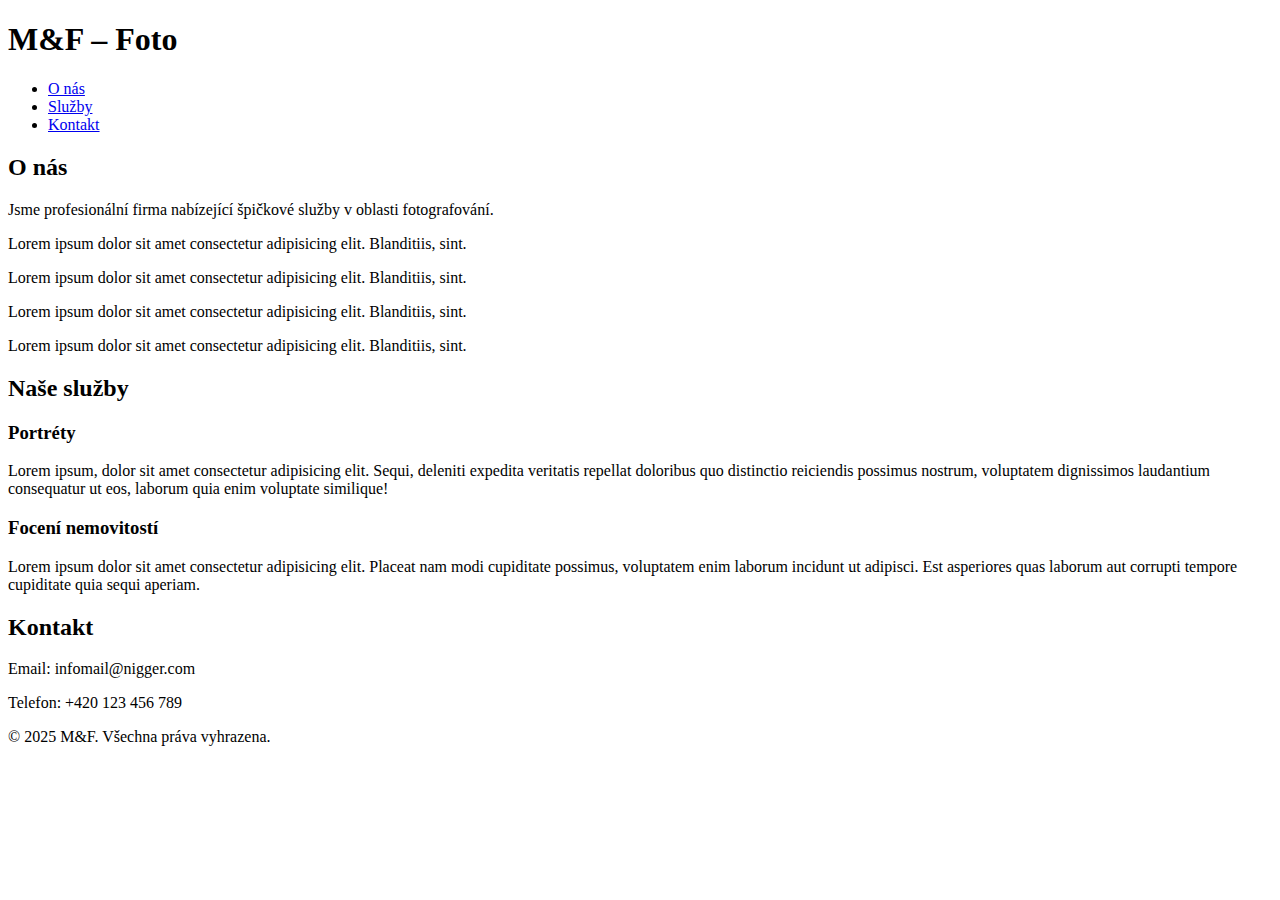
==== index.html @ 85a065be "Create index.html" ====
<!DOCTYPE html>
<html lang="cs">
<head>
    <meta charset="UTF-8">
    <meta name="viewport" content="width=device-width, initial-scale=1.0">
    <title>Firemní stránka</title>
    <link rel="stylesheet" href="styles.css">
</head>
<body>
    <header>
        <h1>M&F – Foto</h1>
        <nav>
            <ul>
                <li><a href="#about">O nás</a></li>
                <li><a href="#services">Služby</a></li>
                <li><a href="#contact">Kontakt</a></li>
            </ul>
        </nav>
    </header>

    <section id="about">
        <h2>O nás</h2>
        <p>Jsme profesionální firma nabízející špičkové služby v oblasti fotografování.</p>
        <p>Lorem ipsum dolor sit amet consectetur adipisicing elit. Blanditiis, sint.</p>
        <p>Lorem ipsum dolor sit amet consectetur adipisicing elit. Blanditiis, sint.</p>
        <p>Lorem ipsum dolor sit amet consectetur adipisicing elit. Blanditiis, sint.</p>
        <p>Lorem ipsum dolor sit amet consectetur adipisicing elit. Blanditiis, sint.</p>
    </section>

    <section id="services">
        <h2>Naše služby</h2>
        <div class="service">
            <h3>Portréty</h3>
            <p>Lorem ipsum, dolor sit amet consectetur adipisicing elit.
             Sequi, deleniti expedita veritatis repellat doloribus quo distinctio reiciendis possimus nostrum,
             voluptatem dignissimos laudantium consequatur ut eos, laborum quia enim voluptate similique!</p>
        </div>
        <div class="service">
            <h3>Focení nemovitostí</h3>
            <p>Lorem ipsum dolor sit amet consectetur adipisicing elit.
             Placeat nam modi cupiditate possimus, voluptatem enim laborum incidunt ut adipisci.
             Est asperiores quas laborum aut corrupti tempore cupiditate quia sequi aperiam. </p>
        </div>
    </section>

    <section id="contact">
        <h2>Kontakt</h2>
        <p>Email: infomail@nigger.com</p>
        <p>Telefon: +420 123 456 789</p>
    </section>

    <footer>
        <p>&copy; 2025 M&F. Všechna práva vyhrazena.</p>
    </footer>
</body>
</html>
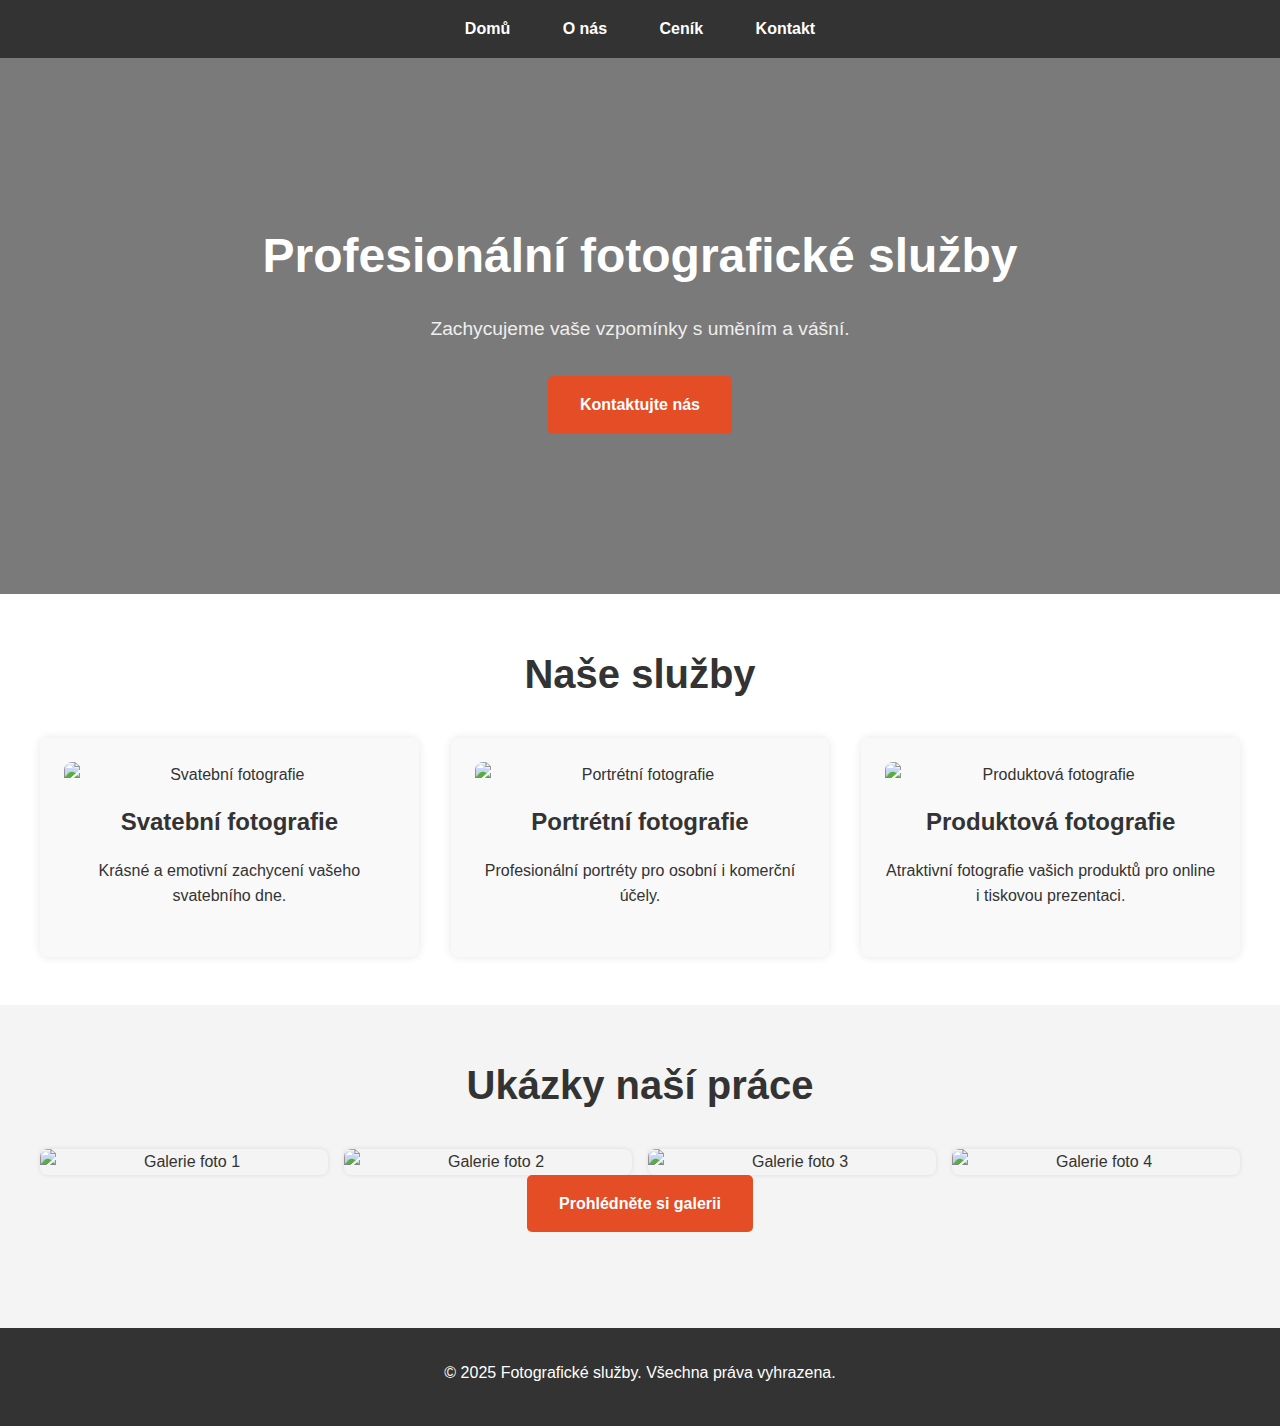
==== commit c3d37f5b: "Add files via upload" ====
--- a/index.html
+++ b/index.html
@@ -1,56 +1,67 @@
-<!DOCTYPE html>
-<html lang="cs">
-<head>
-    <meta charset="UTF-8">
-    <meta name="viewport" content="width=device-width, initial-scale=1.0">
-    <title>Firemní stránka</title>
-    <link rel="stylesheet" href="styles.css">
-</head>
-<body>
-    <header>
-        <h1>M&F – Foto</h1>
-        <nav>
-            <ul>
-                <li><a href="#about">O nás</a></li>
-                <li><a href="#services">Služby</a></li>
-                <li><a href="#contact">Kontakt</a></li>
-            </ul>
-        </nav>
-    </header>
-
-    <section id="about">
-        <h2>O nás</h2>
-        <p>Jsme profesionální firma nabízející špičkové služby v oblasti fotografování.</p>
-        <p>Lorem ipsum dolor sit amet consectetur adipisicing elit. Blanditiis, sint.</p>
-        <p>Lorem ipsum dolor sit amet consectetur adipisicing elit. Blanditiis, sint.</p>
-        <p>Lorem ipsum dolor sit amet consectetur adipisicing elit. Blanditiis, sint.</p>
-        <p>Lorem ipsum dolor sit amet consectetur adipisicing elit. Blanditiis, sint.</p>
-    </section>
-
-    <section id="services">
-        <h2>Naše služby</h2>
-        <div class="service">
-            <h3>Portréty</h3>
-            <p>Lorem ipsum, dolor sit amet consectetur adipisicing elit.
-             Sequi, deleniti expedita veritatis repellat doloribus quo distinctio reiciendis possimus nostrum,
-             voluptatem dignissimos laudantium consequatur ut eos, laborum quia enim voluptate similique!</p>
-        </div>
-        <div class="service">
-            <h3>Focení nemovitostí</h3>
-            <p>Lorem ipsum dolor sit amet consectetur adipisicing elit.
-             Placeat nam modi cupiditate possimus, voluptatem enim laborum incidunt ut adipisci.
-             Est asperiores quas laborum aut corrupti tempore cupiditate quia sequi aperiam. </p>
-        </div>
-    </section>
-
-    <section id="contact">
-        <h2>Kontakt</h2>
-        <p>Email: infomail@nigger.com</p>
-        <p>Telefon: +420 123 456 789</p>
-    </section>
-
-    <footer>
-        <p>&copy; 2025 M&F. Všechna práva vyhrazena.</p>
-    </footer>
-</body>
-</html>
+<!DOCTYPE html>
+<html lang="cs">
+<head>
+    <meta charset="UTF-8">
+    <meta name="viewport" content="width=device-width, initial-scale=1.0">
+    <title>Fotografické služby - Domů</title>
+    <link rel="stylesheet" href="global.css">
+    <link rel="stylesheet" href="style.css">
+</head>
+<body>
+    <header>
+        <nav>
+            <ul>
+                <li><a href="index.html">Domů</a></li>
+                <li><a href="onas.html">O nás</a></li>
+                <li><a href="cenik.html">Ceník</a></li>
+                <li><a href="kontakt.html">Kontakt</a></li>
+            </ul>
+        </nav>
+    </header>
+
+    <section class="hero">
+        <div class="hero-content">
+            <h1>Profesionální fotografické služby</h1>
+            <p>Zachycujeme vaše vzpomínky s uměním a vášní.</p>
+            <a href="kontakt.html" class="cta-button">Kontaktujte nás</a>
+        </div>
+    </section>
+
+    <section class="services">
+        <h2>Naše služby</h2>
+        <div class="services-grid">
+            <div class="service-item">
+                <img src="placeholder-service1.jpg" alt="Svatební fotografie">
+                <h3>Svatební fotografie</h3>
+                <p>Krásné a emotivní zachycení vašeho svatebního dne.</p>
+            </div>
+            <div class="service-item">
+                <img src="placeholder-service2.jpg" alt="Portrétní fotografie">
+                <h3>Portrétní fotografie</h3>
+                <p>Profesionální portréty pro osobní i komerční účely.</p>
+            </div>
+            <div class="service-item">
+                <img src="placeholder-service3.jpg" alt="Produktová fotografie">
+                <h3>Produktová fotografie</h3>
+                <p>Atraktivní fotografie vašich produktů pro online i tiskovou prezentaci.</p>
+            </div>
+        </div>
+    </section>
+
+    <section class="gallery-preview">
+        <h2>Ukázky naší práce</h2>
+        <div class="gallery-grid">
+            <img src="placeholder-gallery1.jpg" alt="Galerie foto 1">
+            <img src="placeholder-gallery2.jpg" alt="Galerie foto 2">
+            <img src="placeholder-gallery3.jpg" alt="Galerie foto 3">
+            <img src="placeholder-gallery4.jpg" alt="Galerie foto 4">
+        </div>
+        <a href="#" class="cta-button">Prohlédněte si galerii</a>
+    </section>
+
+    <footer>
+        <p>&copy; 2025 Fotografické služby. Všechna práva vyhrazena.</p>
+    </footer>
+
+</body>
+</html>--- a/global.css
+++ b/global.css
@@ -0,0 +1,88 @@
+/* global.css */
+body {
+    font-family: 'Arial', sans-serif;
+    margin: 0;
+    padding: 0;
+    background-color: #f4f4f4;
+    color: #333;
+    line-height: 1.6;
+}
+
+header {
+    background-color: #333;
+    color: #fff;
+    padding: 1rem 0;
+}
+
+nav ul {
+    list-style: none;
+    padding: 0;
+    margin: 0;
+    text-align: center;
+}
+
+nav ul li {
+    display: inline;
+    margin: 0 1.5rem;
+}
+
+nav ul li a {
+    color: #fff;
+    text-decoration: none;
+    font-weight: bold;
+    transition: color 0.3s ease;
+}
+
+nav ul li a:hover {
+    color: #ddd;
+}
+
+h1, h2, h3 {
+    margin-top: 0;
+    margin-bottom: 1rem;
+    color: #333;
+}
+
+p {
+    margin-bottom: 1.5rem;
+}
+
+.cta-button {
+    display: inline-block;
+    padding: 1rem 2rem;
+    background-color: #e44d26; /* Oranžová */
+    color: #fff;
+    text-decoration: none;
+    border-radius: 5px;
+    font-weight: bold;
+    transition: background-color 0.3s ease;
+}
+
+.cta-button:hover {
+    background-color: #c44221; /* Tmavší oranžová */
+}
+
+footer {
+    background-color: #333;
+    color: #fff;
+    text-align: center;
+    padding: 1rem 0;
+    margin-top: 3rem;
+}
+
+img {
+    max-width: 100%;
+    height: auto;
+    display: block;
+}
+
+.container {
+    max-width: 1200px;
+    margin: 0 auto;
+    padding: 2rem;
+}
+
+section {
+    padding: 3rem 0;
+    text-align: center;
+}--- a/style.css
+++ b/style.css
@@ -0,0 +1,102 @@
+/* style.css - index.html */
+.hero {
+    background: url('placeholder-hero.jpg') center/cover no-repeat; /* Vložte URL hero obrázku */
+    color: #fff;
+    text-align: center;
+    padding: 10rem 0;
+    position: relative;
+}
+
+.hero::before {
+    content: '';
+    position: absolute;
+    top: 0;
+    left: 0;
+    right: 0;
+    bottom: 0;
+    background-color: rgba(0, 0, 0, 0.5); /* Tmavší překrytí pro lepší čitelnost textu */
+}
+
+.hero-content {
+    position: relative;
+    z-index: 1;
+    max-width: 800px;
+    margin: 0 auto;
+    padding: 0 2rem;
+}
+
+.hero-content h1 {
+    font-size: 3rem;
+    margin-bottom: 1rem;
+    color: #fff;
+}
+
+.hero-content p {
+    font-size: 1.2rem;
+    color: #eee;
+    margin-bottom: 2rem;
+}
+
+.services {
+    background-color: #fff;
+}
+
+.services h2, .gallery-preview h2 {
+    color: #333;
+    margin-bottom: 2rem;
+    font-size: 2.5rem;
+}
+
+.services-grid {
+    display: grid;
+    grid-template-columns: repeat(auto-fit, minmax(300px, 1fr));
+    gap: 2rem;
+    max-width: 1200px;
+    margin: 0 auto;
+    padding: 0 2rem;
+}
+
+.service-item {
+    background-color: #f9f9f9;
+    padding: 1.5rem;
+    border-radius: 8px;
+    box-shadow: 0 0 10px rgba(0, 0, 0, 0.1);
+    transition: transform 0.3s ease;
+}
+
+.service-item:hover {
+    transform: translateY(-5px);
+}
+
+.service-item img {
+    border-radius: 8px;
+    margin-bottom: 1rem;
+}
+
+.service-item h3 {
+    margin-bottom: 0.5rem;
+    font-size: 1.5rem;
+}
+
+.gallery-preview {
+    background-color: #f4f4f4;
+}
+
+.gallery-grid {
+    display: grid;
+    grid-template-columns: repeat(auto-fit, minmax(250px, 1fr));
+    gap: 1rem;
+    max-width: 1200px;
+    margin: 0 auto;
+    padding: 0 2rem;
+}
+
+.gallery-grid img {
+    border-radius: 8px;
+    box-shadow: 0 0 5px rgba(0, 0, 0, 0.1);
+    transition: transform 0.3s ease;
+}
+
+.gallery-grid img:hover {
+    transform: scale(1.05);
+}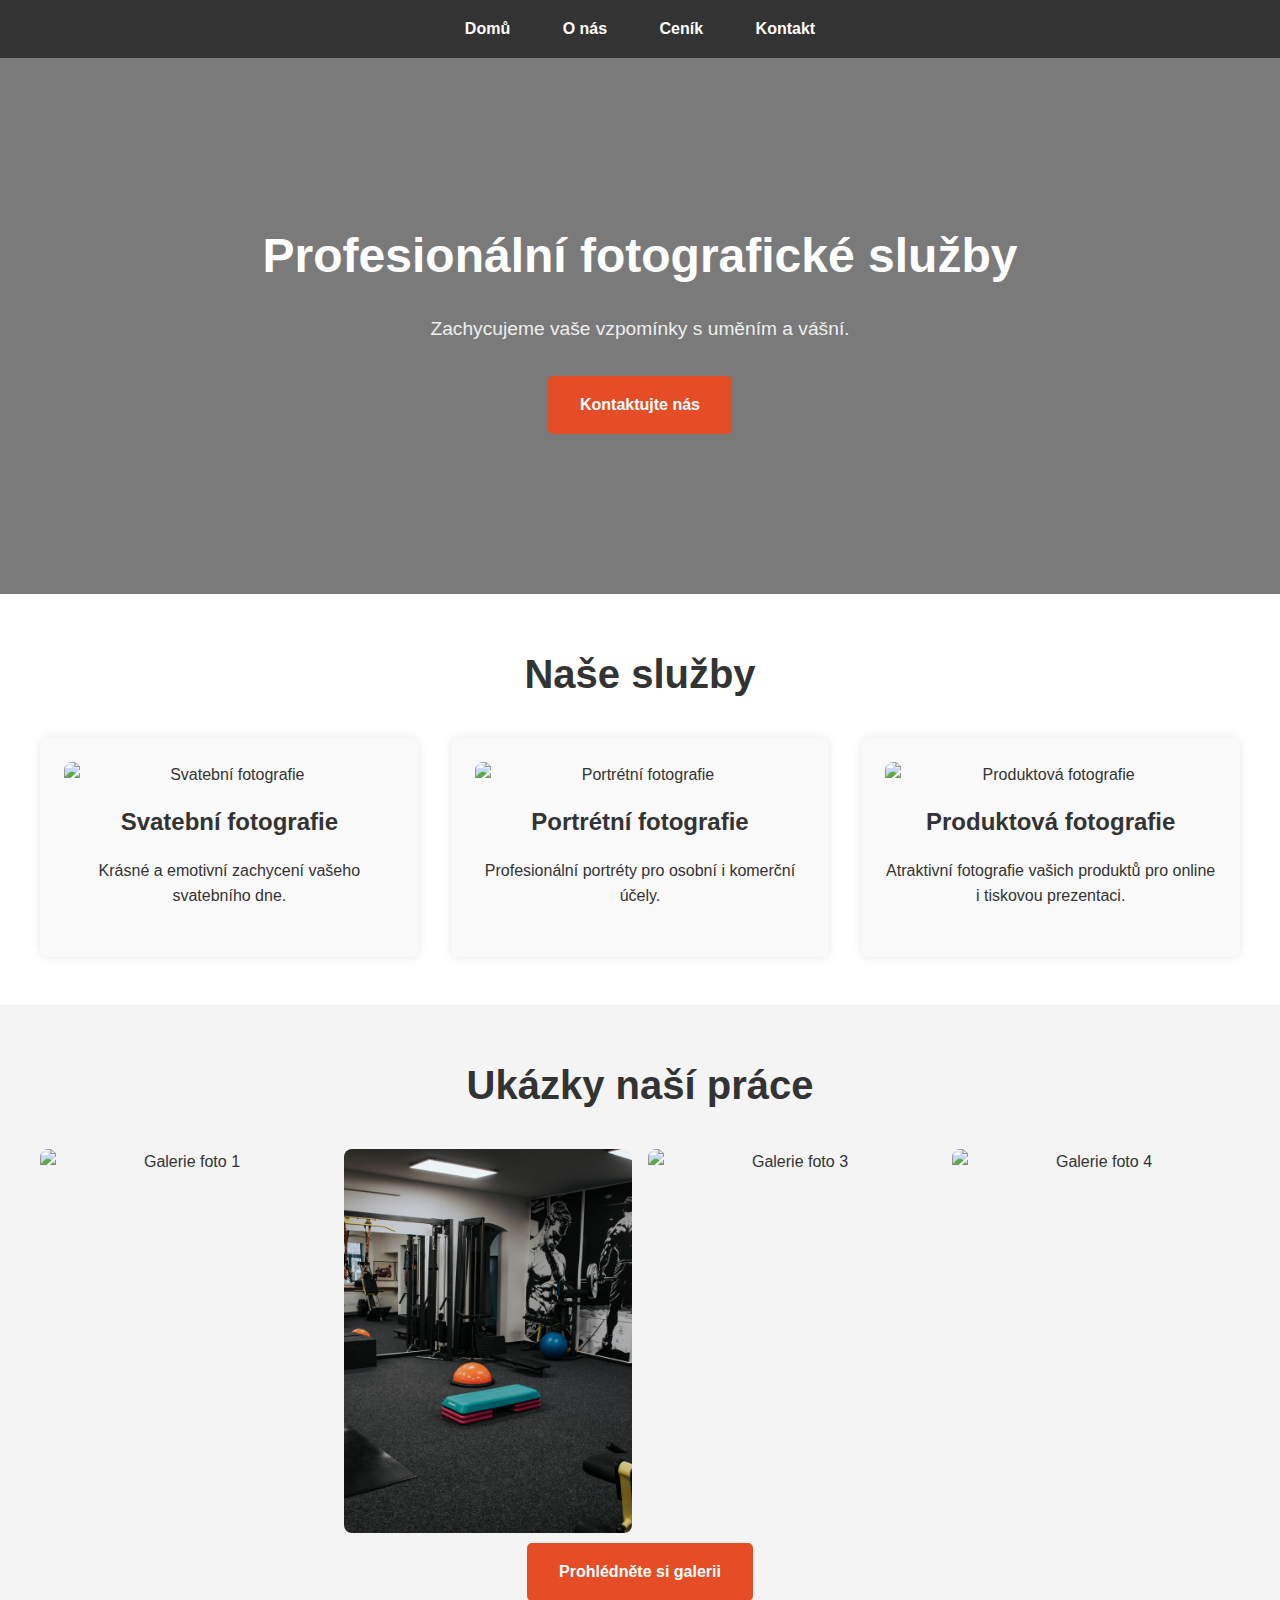
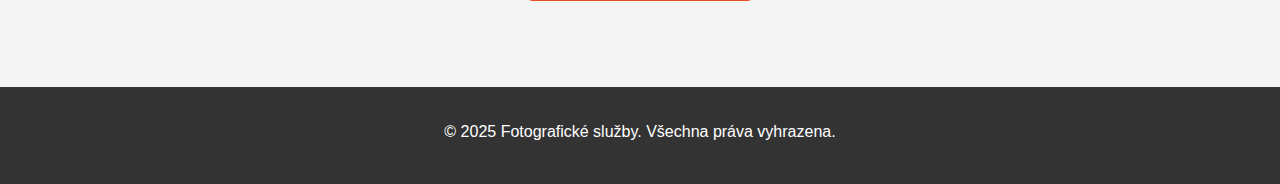
==== commit 0219b437: "Add files via upload" ====
--- a/index.html
+++ b/index.html
@@ -31,17 +31,17 @@
         <h2>Naše služby</h2>
         <div class="services-grid">
             <div class="service-item">
-                <img src="placeholder-service1.jpg" alt="Svatební fotografie">
+                <img src="stav4.jpg" alt="Svatební fotografie">
                 <h3>Svatební fotografie</h3>
                 <p>Krásné a emotivní zachycení vašeho svatebního dne.</p>
             </div>
             <div class="service-item">
-                <img src="placeholder-service2.jpg" alt="Portrétní fotografie">
+                <img src="port1.jpg" alt="Portrétní fotografie">
                 <h3>Portrétní fotografie</h3>
                 <p>Profesionální portréty pro osobní i komerční účely.</p>
             </div>
             <div class="service-item">
-                <img src="placeholder-service3.jpg" alt="Produktová fotografie">
+                <img src="stav1.jpg" alt="Produktová fotografie">
                 <h3>Produktová fotografie</h3>
                 <p>Atraktivní fotografie vašich produktů pro online i tiskovou prezentaci.</p>
             </div>
@@ -51,12 +51,12 @@
     <section class="gallery-preview">
         <h2>Ukázky naší práce</h2>
         <div class="gallery-grid">
-            <img src="placeholder-gallery1.jpg" alt="Galerie foto 1">
-            <img src="placeholder-gallery2.jpg" alt="Galerie foto 2">
-            <img src="placeholder-gallery3.jpg" alt="Galerie foto 3">
-            <img src="placeholder-gallery4.jpg" alt="Galerie foto 4">
+            <img src="port2.jpg" alt="Galerie foto 1">
+            <img src="stav2.jpg" alt="Galerie foto 2">
+            <img src="stav1.jpg" alt="Galerie foto 3">
+            <img src="port3.jpg" alt="Galerie foto 4">
         </div>
-        <a href="#" class="cta-button">Prohlédněte si galerii</a>
+        <a href="#" class="tlacitko cta-button">Prohlédněte si galerii</a>
     </section>
 
     <footer>
--- a/style.css
+++ b/style.css
@@ -55,7 +55,10 @@
     margin: 0 auto;
     padding: 0 2rem;
 }
-
+.tlacitko{
+    position: relative;
+    top: 10px
+}
 .service-item {
     background-color: #f9f9f9;
     padding: 1.5rem;
@@ -93,8 +96,14 @@
 
 .gallery-grid img {
     border-radius: 8px;
-    box-shadow: 0 0 5px rgba(0, 0, 0, 0.1);
+   
     transition: transform 0.3s ease;
+
+    aspect-ratio: 3 / 4; /* Set the desired aspect ratio (width / height) - 2:1 in this example */
+    object-fit: cover; /* Ensure the image covers the container, cropping as needed */
+    width: 100%;       /* Make sure the image takes full width of its grid cell */
+    height: 100%;      /* Make sure the image takes full height of its grid cell */
+    display: block;     /* Remove extra space below image */
 }
 
 .gallery-grid img:hover {
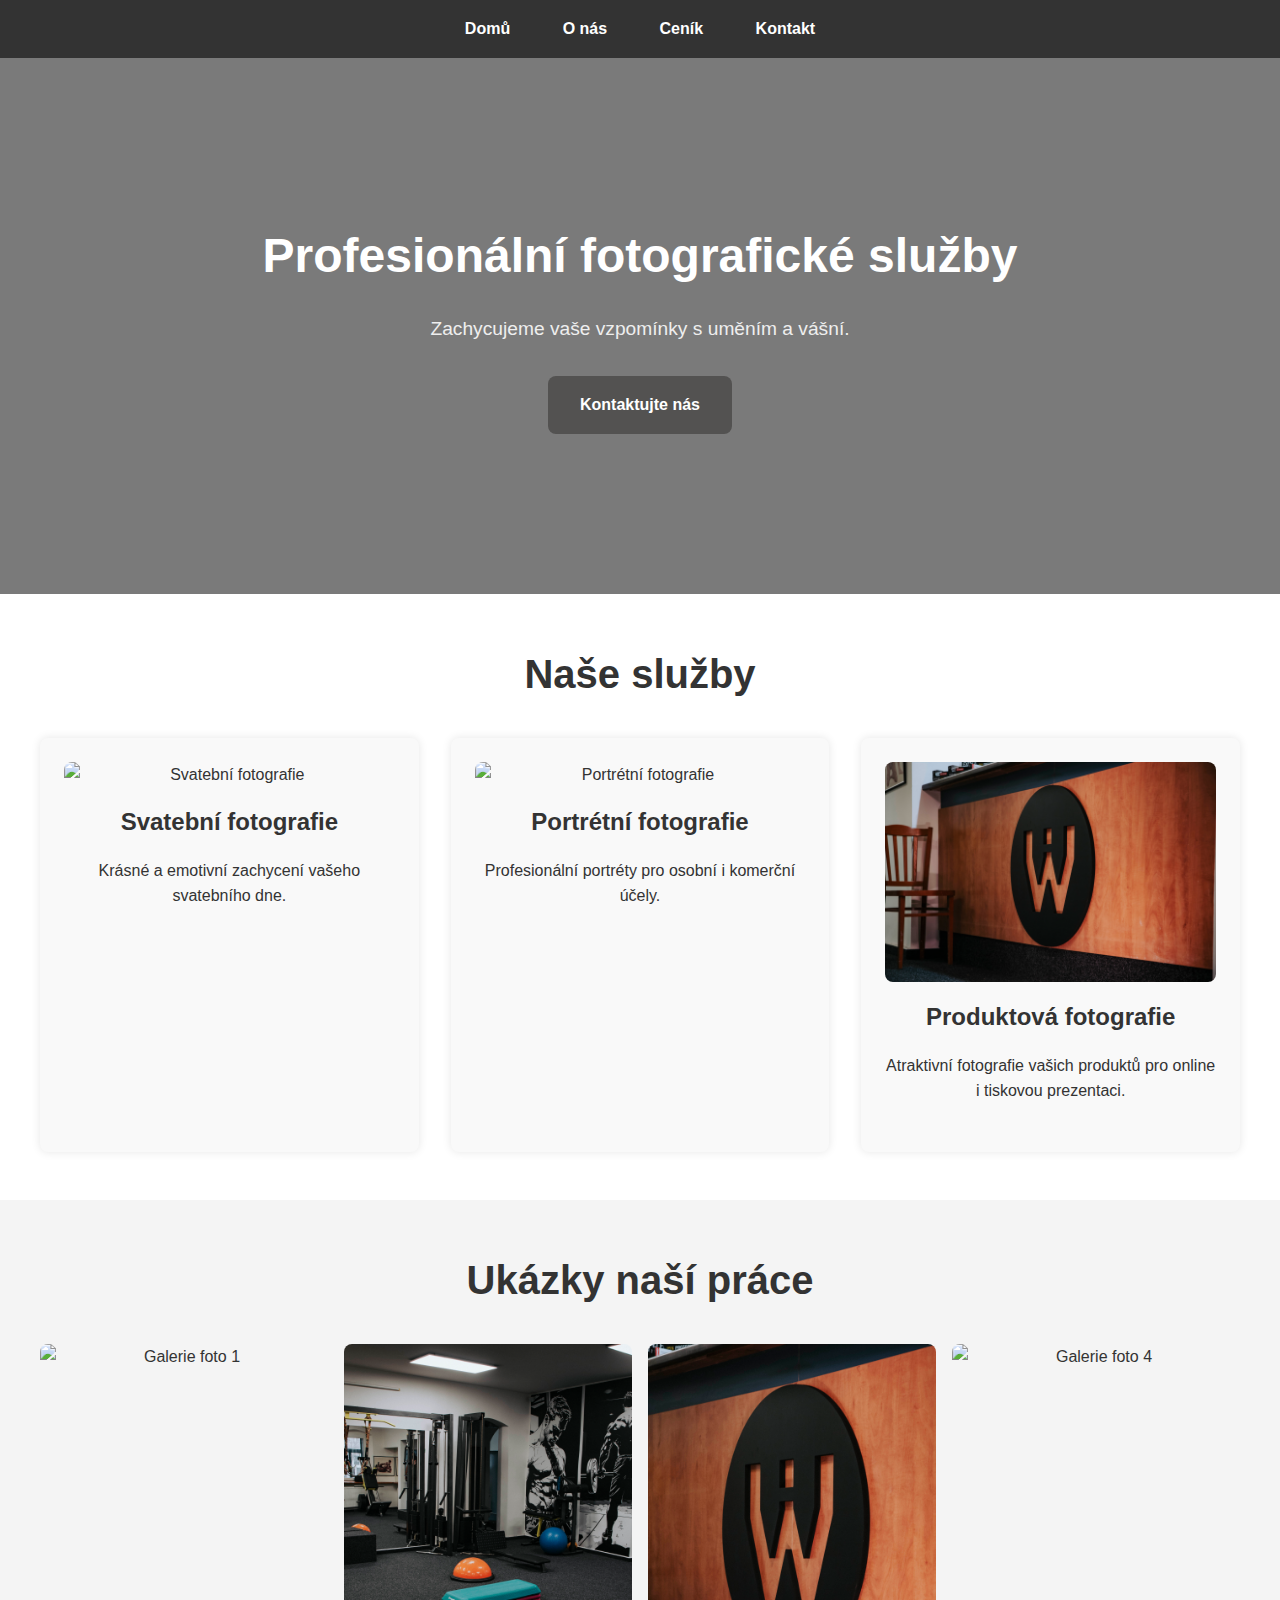
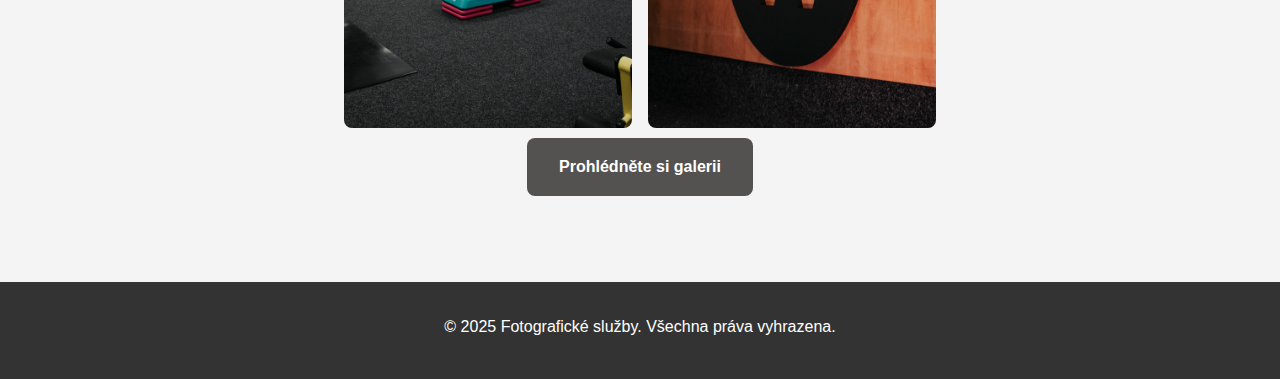
==== commit da37a6dc: "Update index.html" ====
--- a/index.html
+++ b/index.html
@@ -51,7 +51,7 @@
     <section class="gallery-preview">
         <h2>Ukázky naší práce</h2>
         <div class="gallery-grid">
-            <img src="port2.jpg" alt="Galerie foto 1">
+            <img src="port3.jpg" alt="Galerie foto 1">
             <img src="stav2.jpg" alt="Galerie foto 2">
             <img src="stav1.jpg" alt="Galerie foto 3">
             <img src="port3.jpg" alt="Galerie foto 4">
@@ -64,4 +64,4 @@
     </footer>
 
 </body>
-</html>+</html>
--- a/global.css
+++ b/global.css
@@ -50,10 +50,11 @@
 .cta-button {
     display: inline-block;
     padding: 1rem 2rem;
-    background-color: #e44d26; /* Oranžová */
+
+    background-color: #535251; /* Oranžová */
     color: #fff;
     text-decoration: none;
-    border-radius: 5px;
+    border-radius: 8px;
     font-weight: bold;
     transition: background-color 0.3s ease;
 }
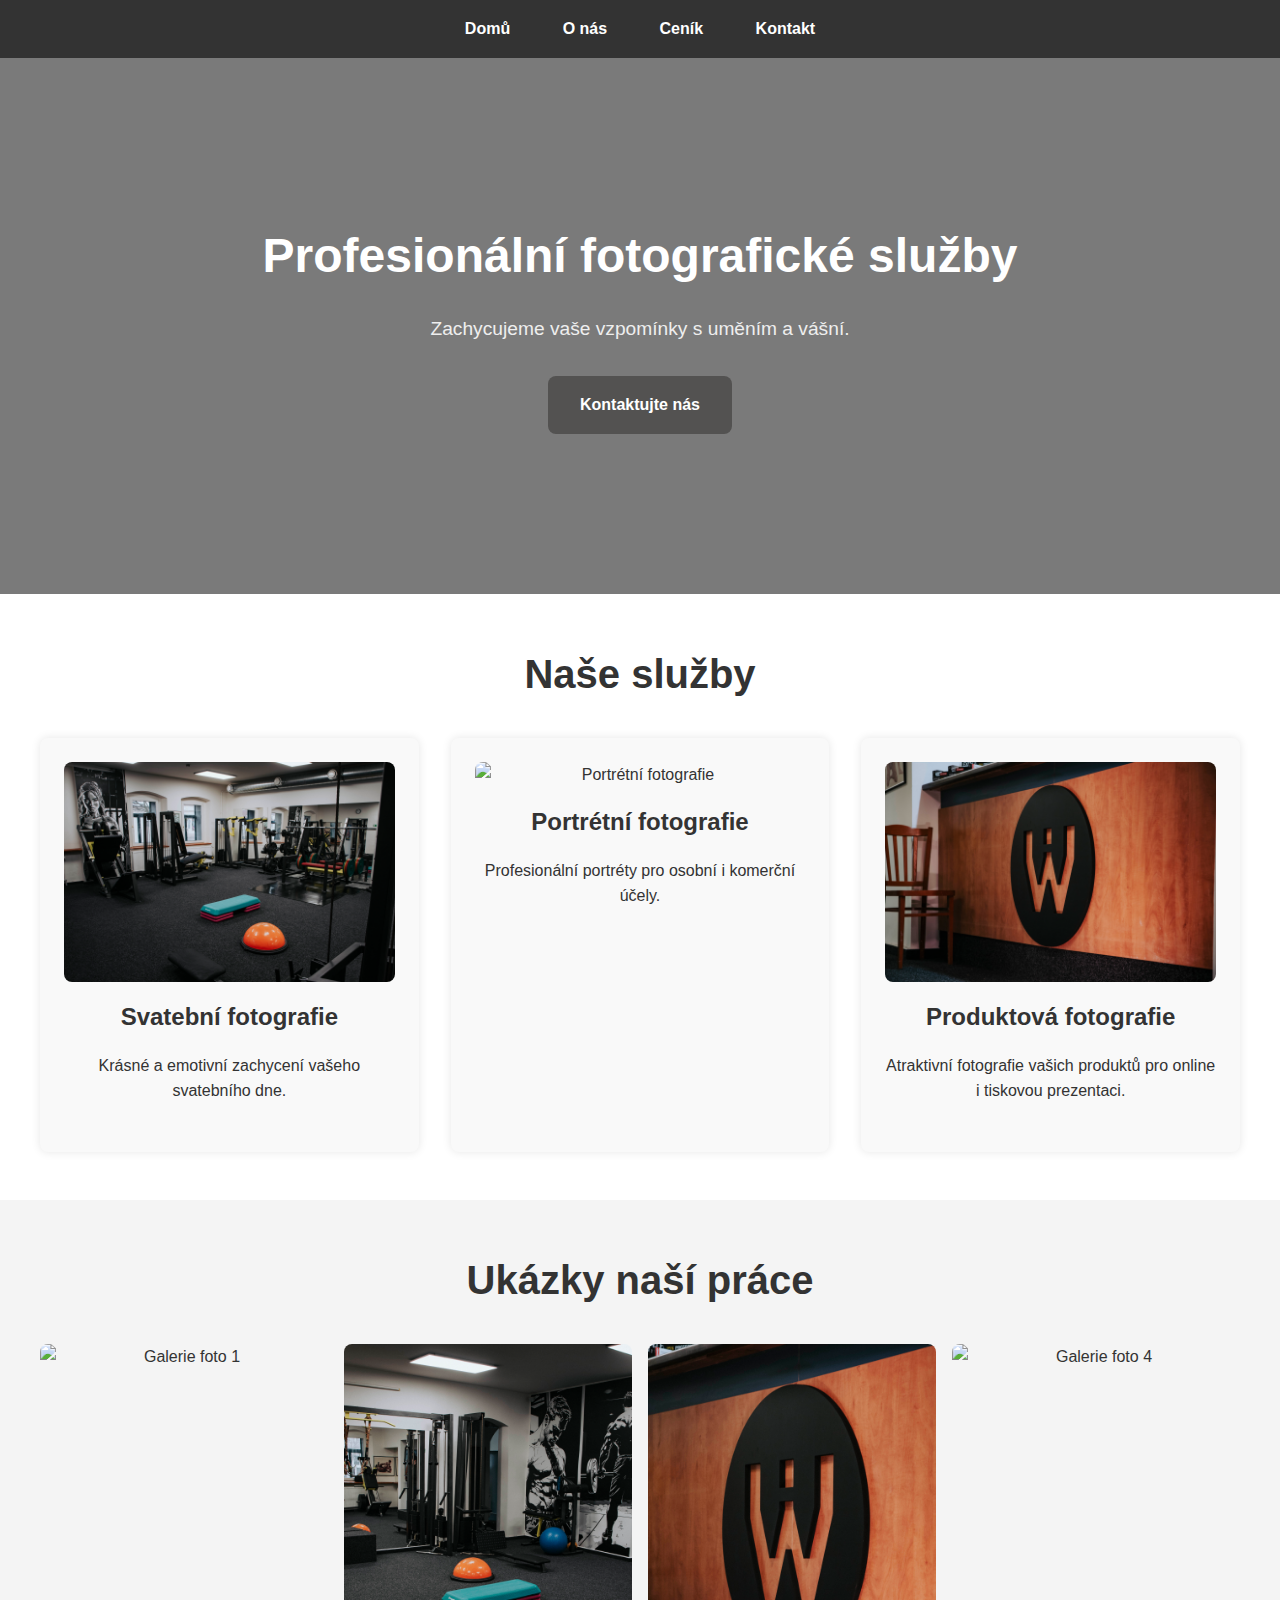
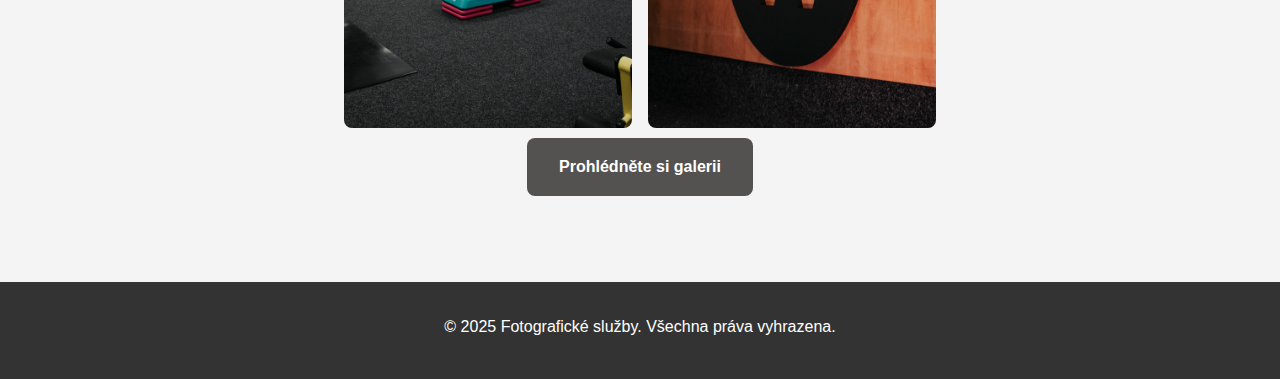
==== commit 1dfa567b: "Add files via upload" ====
--- a/index.html
+++ b/index.html
@@ -51,12 +51,12 @@
     <section class="gallery-preview">
         <h2>Ukázky naší práce</h2>
         <div class="gallery-grid">
-            <img src="port3.jpg" alt="Galerie foto 1">
+            <img src="port2.jpg" alt="Galerie foto 1">
             <img src="stav2.jpg" alt="Galerie foto 2">
             <img src="stav1.jpg" alt="Galerie foto 3">
             <img src="port3.jpg" alt="Galerie foto 4">
         </div>
-        <a href="#" class="tlacitko cta-button">Prohlédněte si galerii</a>
+        <a href="galerie.html" class="tlacitko cta-button">Prohlédněte si galerii</a>
     </section>
 
     <footer>
@@ -64,4 +64,4 @@
     </footer>
 
 </body>
-</html>
+</html>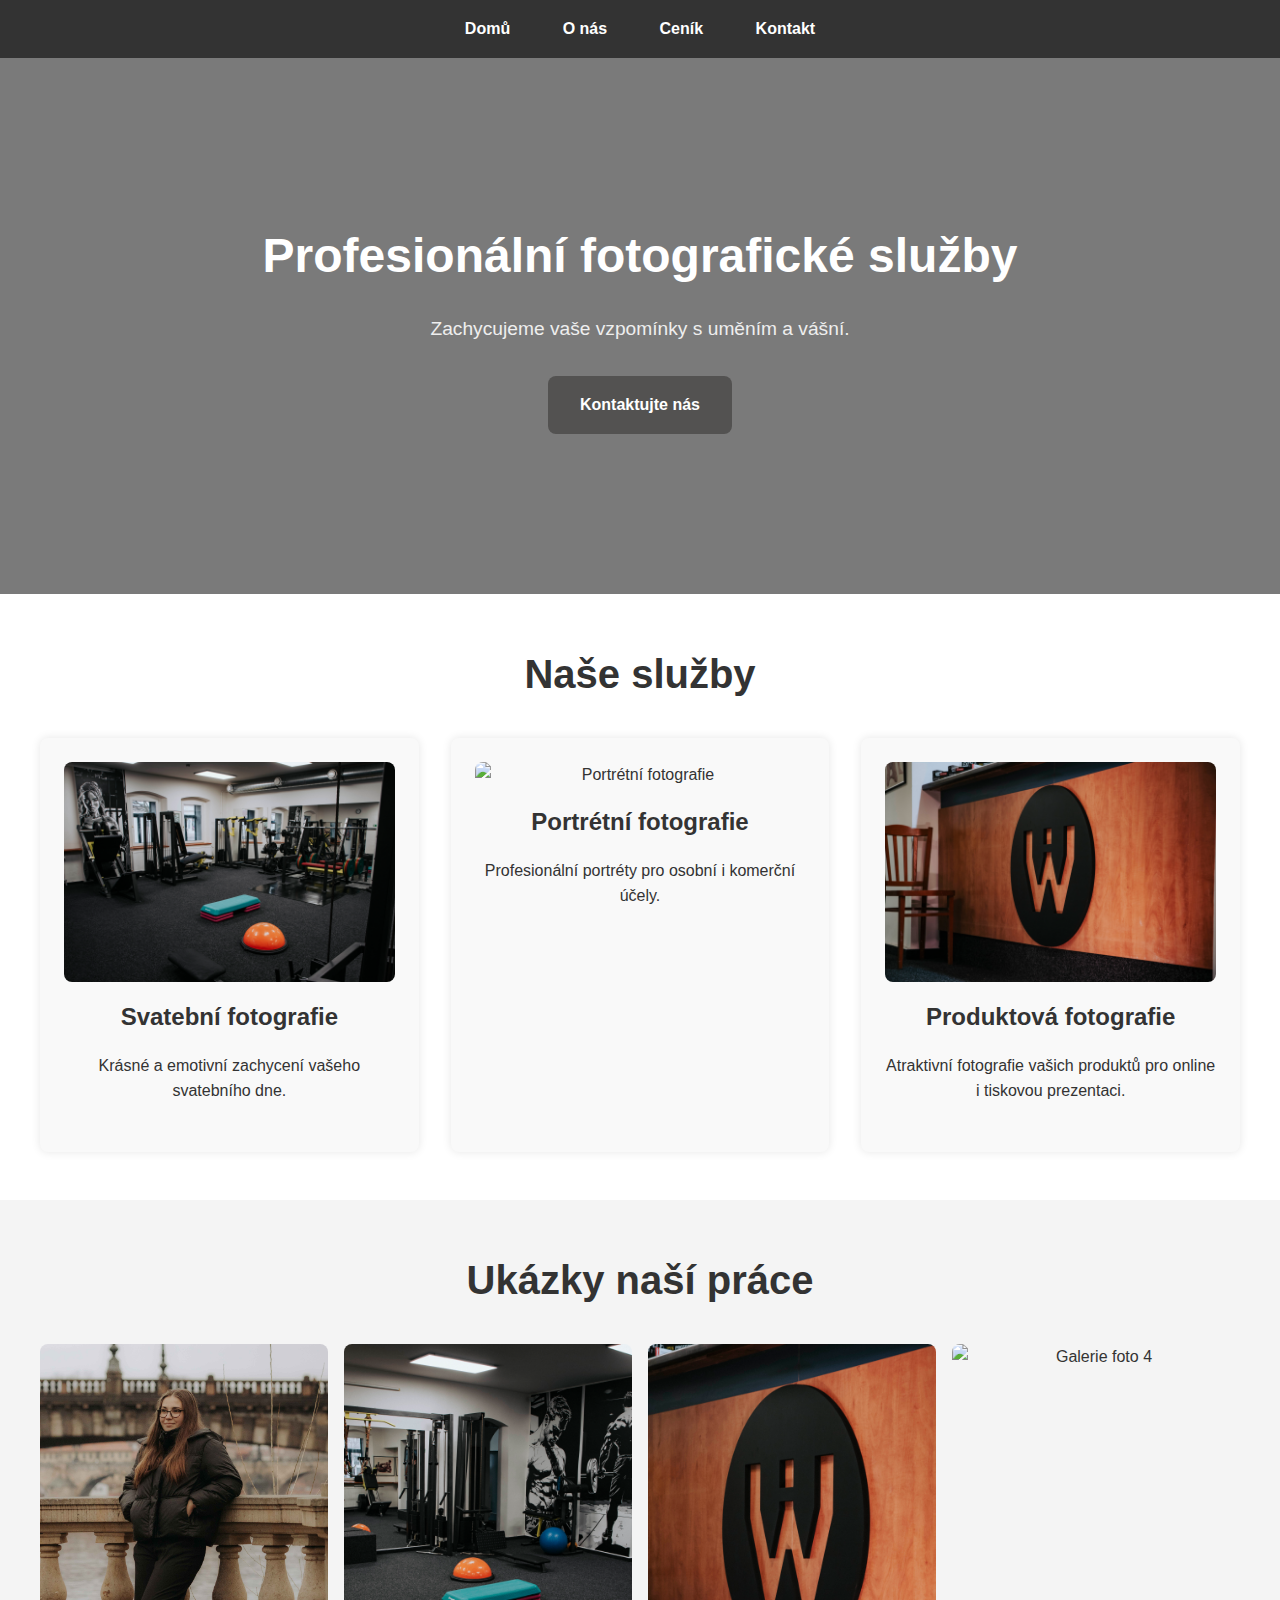
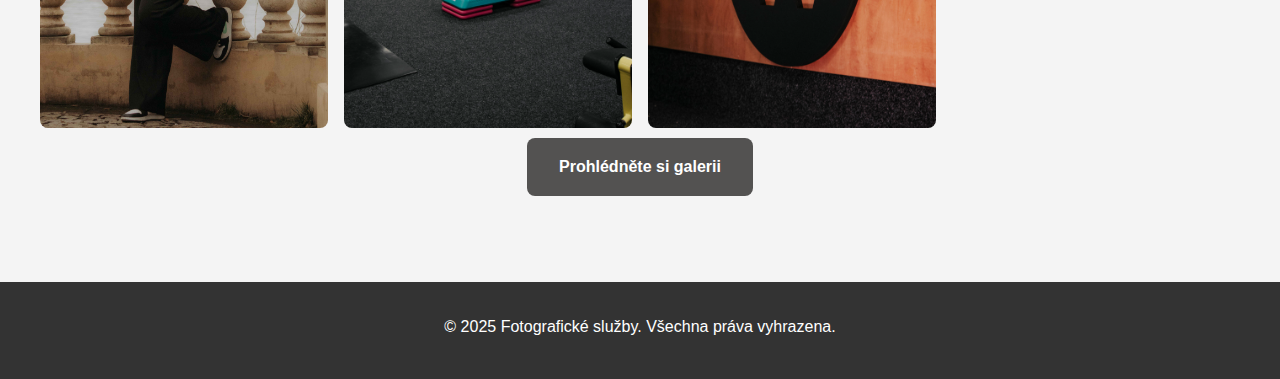
==== commit 0329baf0: "Add files via upload" ====
--- a/index.html
+++ b/index.html
@@ -51,7 +51,7 @@
     <section class="gallery-preview">
         <h2>Ukázky naší práce</h2>
         <div class="gallery-grid">
-            <img src="port2.jpg" alt="Galerie foto 1">
+            <img src="port-2.jpg" alt="Galerie foto 1">
             <img src="stav2.jpg" alt="Galerie foto 2">
             <img src="stav1.jpg" alt="Galerie foto 3">
             <img src="port3.jpg" alt="Galerie foto 4">
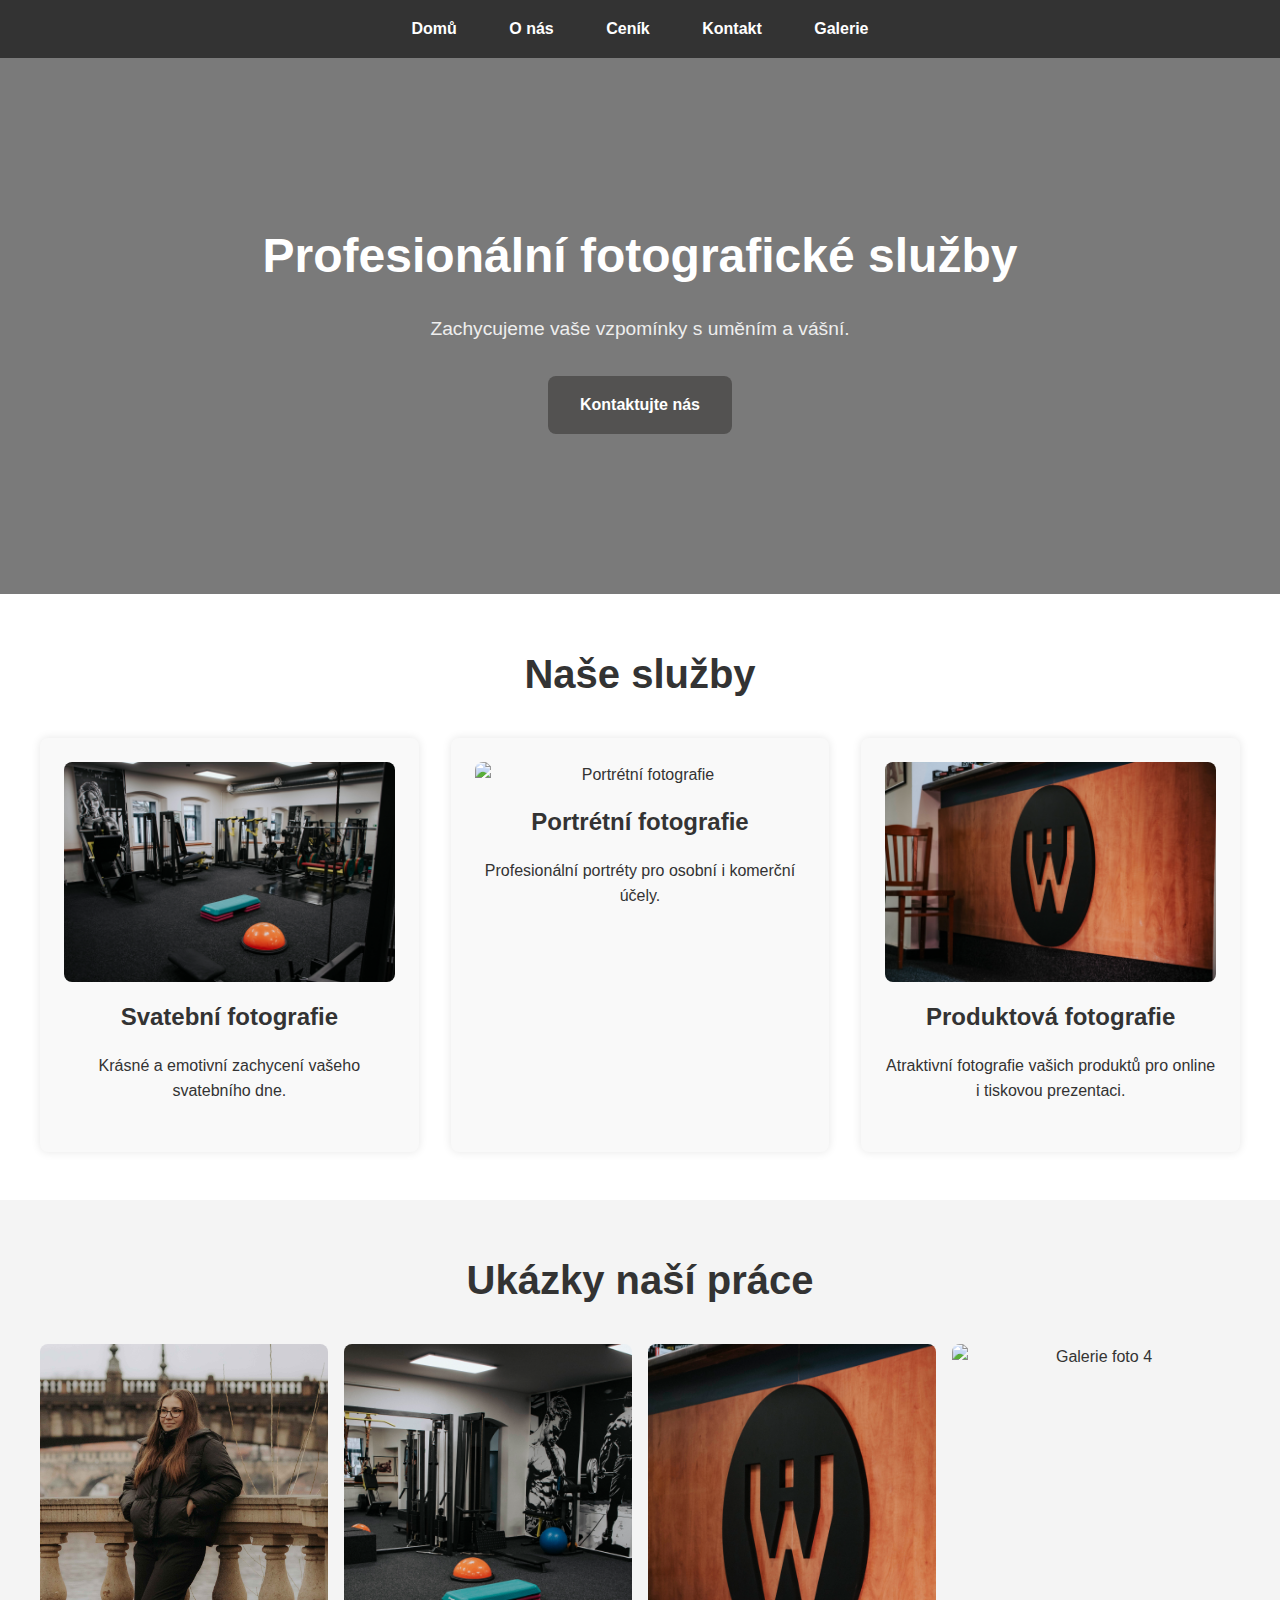
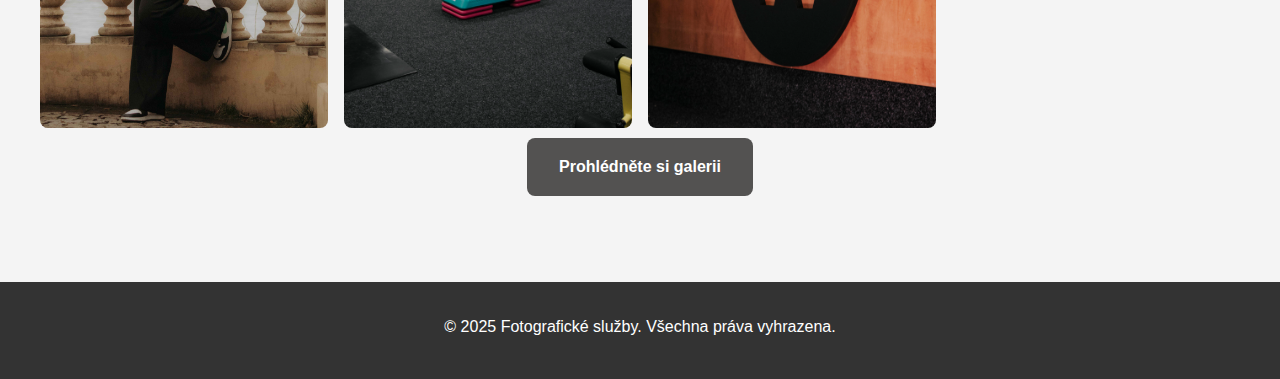
==== commit d49d3c1e: "Add files via upload" ====
--- a/index.html
+++ b/index.html
@@ -15,6 +15,7 @@
                 <li><a href="onas.html">O nás</a></li>
                 <li><a href="cenik.html">Ceník</a></li>
                 <li><a href="kontakt.html">Kontakt</a></li>
+                <li><a href="galerie.html">Galerie</a></li>
             </ul>
         </nav>
     </header>
